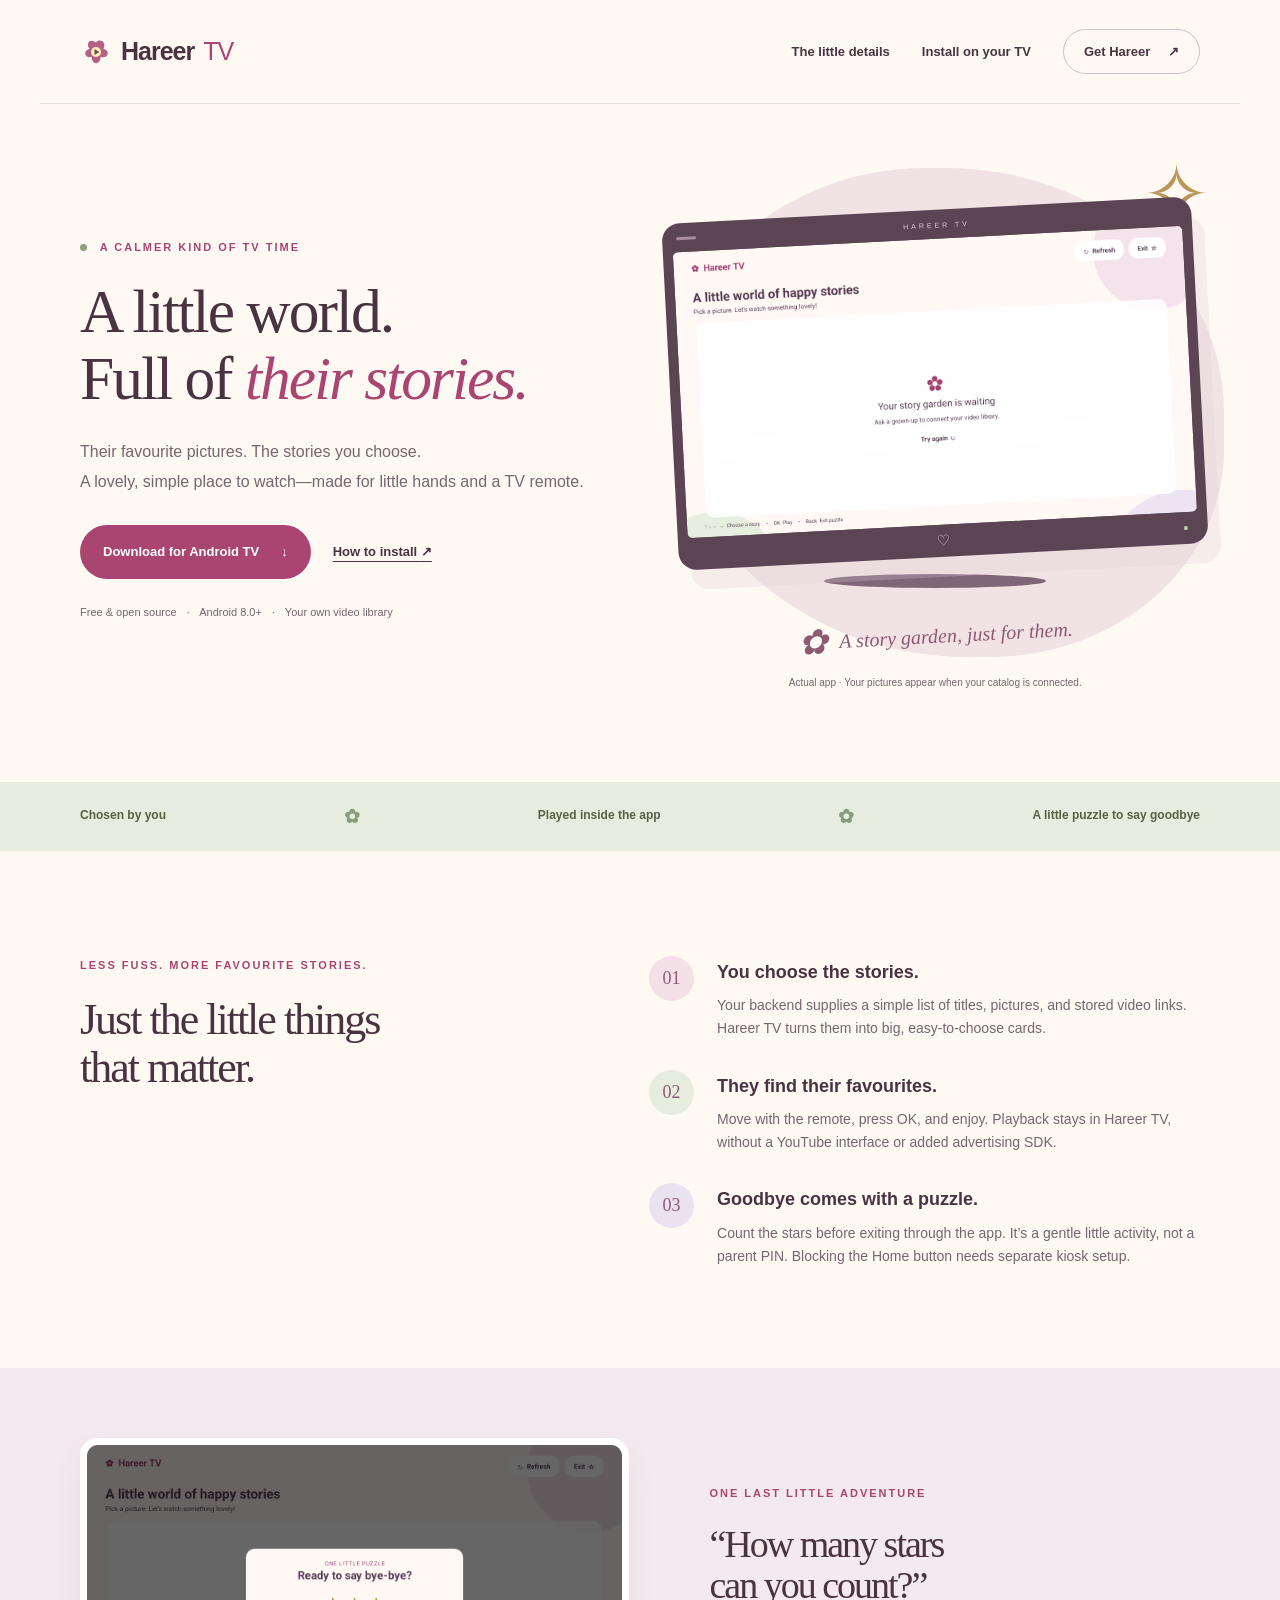
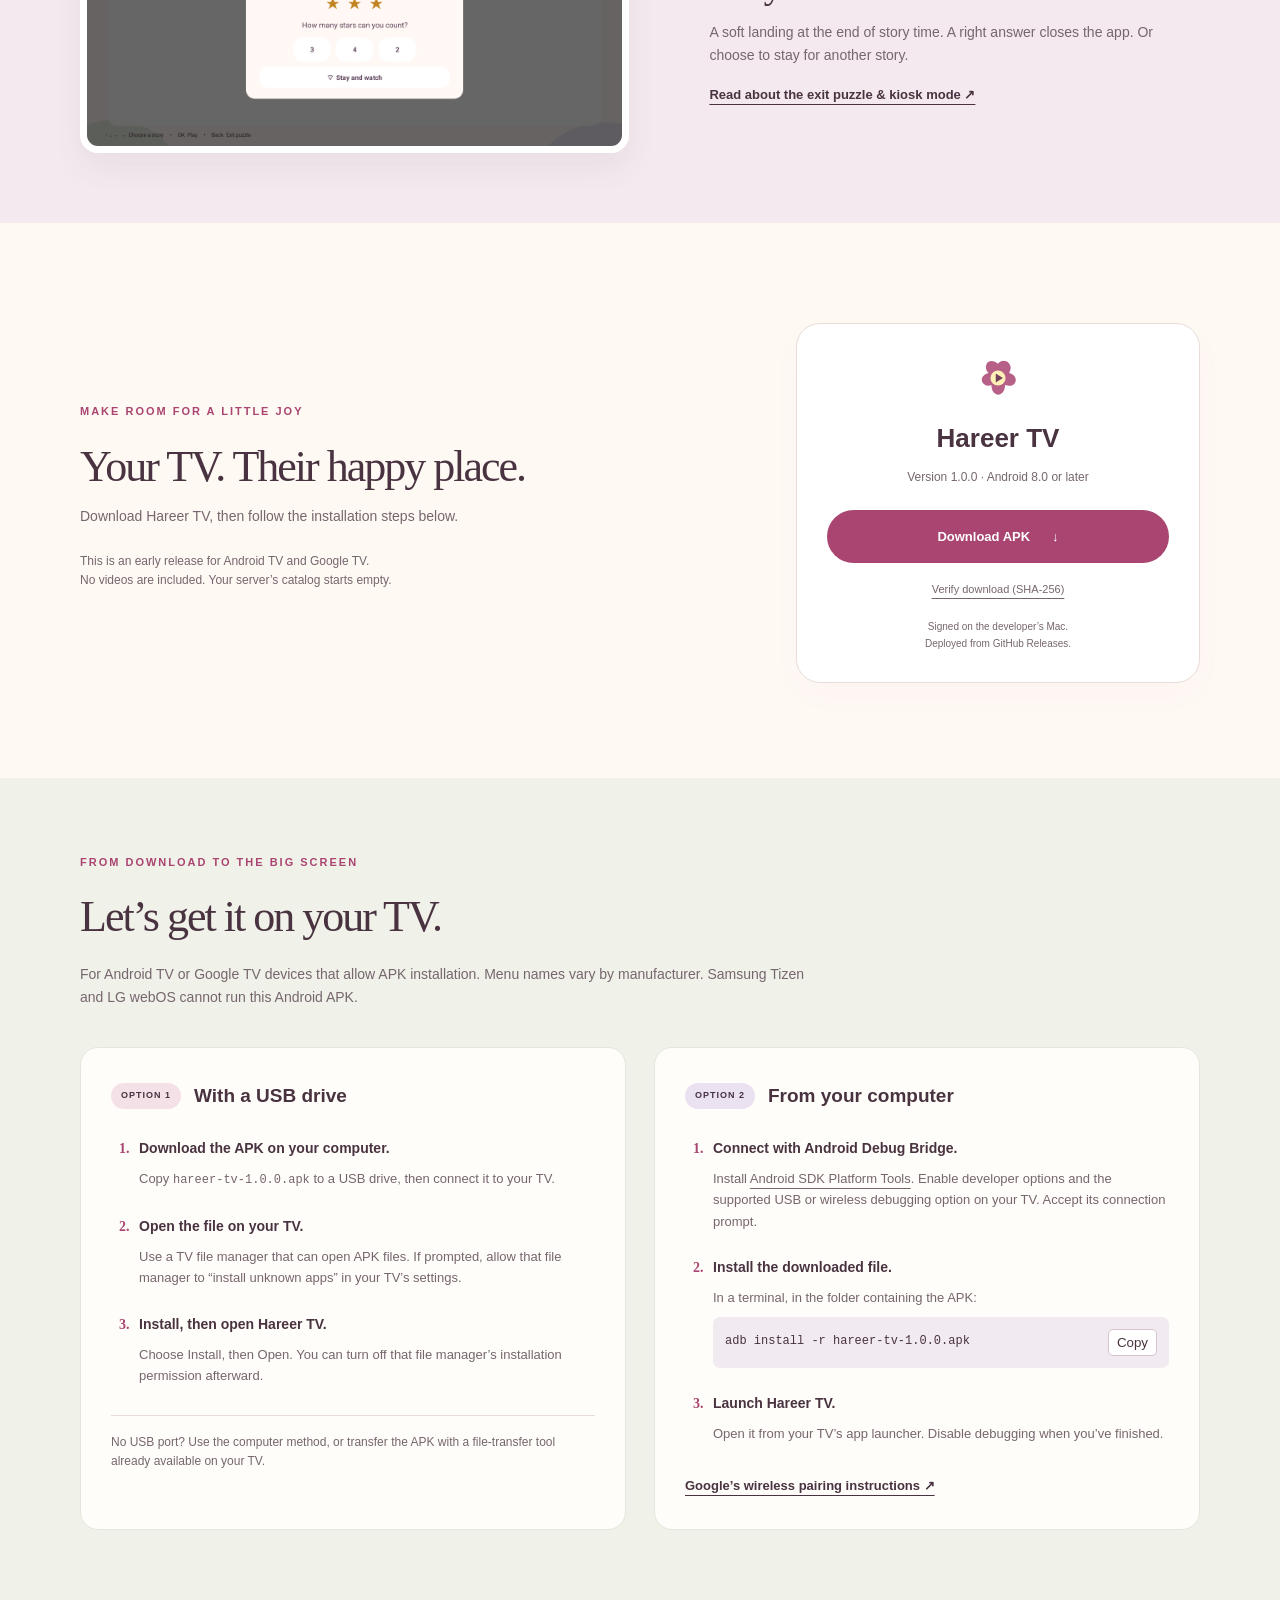
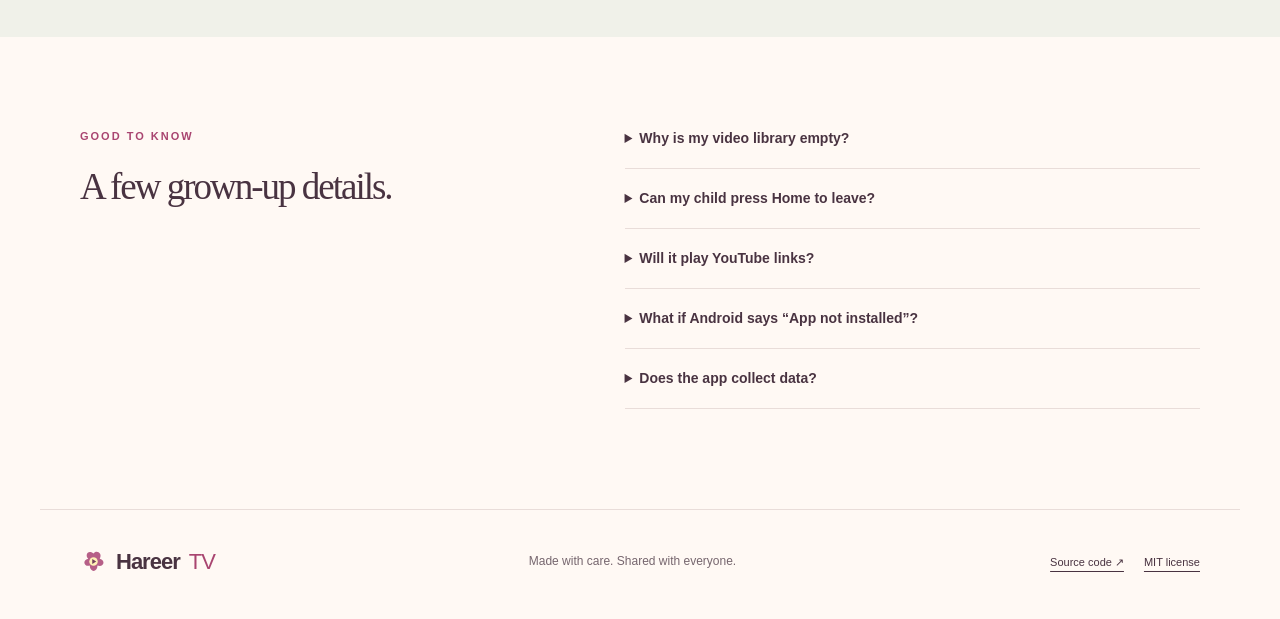
==== site/index.html @ 8816022c "Add Hareer TV download page, SQLite backend, and local APK release workflow" ====
<!doctype html>
<html lang="en">
<head>
<meta charset="utf-8"><meta name="viewport" content="width=device-width,initial-scale=1">
<meta name="theme-color" content="#fff9f4">
<meta name="description" content="Hareer TV is a simple, open-source Android TV app for your family's hand-picked videos. Download the APK and learn how to install it on your TV.">
<title>Hareer TV — A little world of their own</title>
<link rel="icon" href="assets/flower.svg" type="image/svg+xml"><link rel="stylesheet" href="styles.css">
</head>
<body>
<a class="skip" href="#main">Skip to content</a>
<header class="wrap nav"><a href="#" class="brand"><img src="assets/flower.svg" width="32" height="32" alt="">Hareer <span>TV</span></a><nav aria-label="Main"><a href="#how-it-works">The little details</a><a href="#install">Install on your TV</a><a class="nav-download" href="#download">Get Hareer <span aria-hidden="true">↗</span></a></nav></header>
<main id="main">
<section class="hero wrap">
<div class="hero-copy"><p class="eyebrow"><span class="dot"></span> A calmer kind of TV time</p><h1>A little world.<br>Full of <em>their stories.</em></h1><p class="intro">Their favourite pictures. The stories you choose.<br>A lovely, simple place to watch—made for little hands and a TV remote.</p><div class="hero-actions"><a class="button primary" href="#download">Download for Android TV <span aria-hidden="true">↓</span></a><a class="text-link" href="#install">How to install <span aria-hidden="true">↗</span></a></div><p class="small-note">Free & open source <span>·</span> Android 8.0+ <span>·</span> Your own video library</p></div>
<div class="hero-art"><span class="orbit star" aria-hidden="true">✧</span><div class="tv"><div class="tv-top"><span></span><span>HAREER TV</span><span></span></div><img src="assets/home.png" width="1280" height="720" alt="Hareer TV’s pastel home screen, ready for your video library"><div class="tv-bottom"><span>♡</span><i></i></div></div><div class="tv-foot"></div><div class="art-note"><span aria-hidden="true">✿</span> A story garden, just for them.</div><p class="preview-note">Actual app · Your pictures appear when your catalog is connected.</p></div>
</section>
<div class="ribbon"><div class="wrap"><span>Chosen by you</span><span aria-hidden="true">✿</span><span>Played inside the app</span><span aria-hidden="true">✿</span><span>A little puzzle to say goodbye</span></div></div>
<section id="how-it-works" class="wrap details"><div class="section-heading"><p class="eyebrow">Less fuss. More favourite stories.</p><h2>Just the little things<br>that matter.</h2></div><div class="detail-list"><article><span class="number">01</span><div><h3>You choose the stories.</h3><p>Your backend supplies a simple list of titles, pictures, and stored video links. Hareer TV turns them into big, easy-to-choose cards.</p></div></article><article><span class="number mint">02</span><div><h3>They find their favourites.</h3><p>Move with the remote, press OK, and enjoy. Playback stays in Hareer TV, without a YouTube interface or added advertising SDK.</p></div></article><article><span class="number lavender">03</span><div><h3>Goodbye comes with a puzzle.</h3><p>Count the stars before exiting through the app. It’s a gentle little activity, not a parent PIN. Blocking the Home button needs separate kiosk setup.</p></div></article></div></section>
<section class="puzzle-section"><div class="wrap puzzle-grid"><div class="puzzle-picture"><img src="assets/exit-puzzle.png" width="1280" height="720" alt="The app asks how many stars are shown before letting a child exit" loading="lazy"></div><div><p class="eyebrow">One last little adventure</p><h2>“How many stars<br>can you count?”</h2><p>A soft landing at the end of story time. A right answer closes the app. Or choose to stay for another story.</p><a class="text-link" href="https://github.com/MohammaedAlani/hareer-tv/blob/main/docs/KIOSK.md">Read about the exit puzzle & kiosk mode ↗</a></div></div></section>
<section id="download" class="wrap download-section"><div><p class="eyebrow">Make room for a little joy</p><h2>Your TV. Their happy place.</h2><p>Download Hareer TV, then follow the installation steps below.</p><p class="download-note">This is an early release for Android TV and Google TV.<br>No videos are included. Your server’s catalog starts empty.</p></div><div class="download-card"><img src="assets/flower.svg" width="48" height="48" alt=""><h3>Hareer TV</h3><p>Version <span id="version">1.0.0</span> · Android 8.0 or later</p><a id="apk-download" class="button primary" href="/downloads/hareer-tv-1.0.0.apk">Download APK <span aria-hidden="true">↓</span></a><a class="checksum" href="/downloads/SHA256SUMS.txt">Verify download (SHA-256)</a><p class="file-note">Signed on the developer’s Mac.<br>Deployed from GitHub Releases.</p></div></section>
<section id="install" class="installation"><div class="wrap"><p class="eyebrow">From download to the big screen</p><h2>Let’s get it on your TV.</h2><p class="section-intro">For Android TV or Google TV devices that allow APK installation. Menu names vary by manufacturer. Samsung Tizen and LG webOS cannot run this Android APK.</p><div class="install-grid"><div class="install-steps"><h3><span class="pill">OPTION 1</span> With a USB drive</h3><ol><li><strong>Download the APK on your computer.</strong><p>Copy <code>hareer-tv-1.0.0.apk</code> to a USB drive, then connect it to your TV.</p></li><li><strong>Open the file on your TV.</strong><p>Use a TV file manager that can open APK files. If prompted, allow that file manager to “install unknown apps” in your TV’s settings.</p></li><li><strong>Install, then open Hareer TV.</strong><p>Choose Install, then Open. You can turn off that file manager’s installation permission afterward.</p></li></ol><p class="hint">No USB port? Use the computer method, or transfer the APK with a file-transfer tool already available on your TV.</p></div><div class="install-steps"><h3><span class="pill lavender">OPTION 2</span> From your computer</h3><ol><li><strong>Connect with Android Debug Bridge.</strong><p>Install <a href="https://developer.android.com/tools/releases/platform-tools">Android SDK Platform Tools</a>. Enable developer options and the supported USB or wireless debugging option on your TV. Accept its connection prompt.</p></li><li><strong>Install the downloaded file.</strong><p>In a terminal, in the folder containing the APK:</p><div class="code-block"><code id="install-command">adb install -r hareer-tv-1.0.0.apk</code><button type="button" data-copy="install-command" aria-label="Copy APK installation command">Copy</button></div></li><li><strong>Launch Hareer TV.</strong><p>Open it from your TV’s app launcher. Disable debugging when you’ve finished.</p></li></ol><a class="text-link" href="https://developer.android.com/tools/adb#connect-to-a-device-over-wi-fi">Google’s wireless pairing instructions ↗</a></div></div><p id="copy-status" role="status" aria-live="polite"></p></div></section>
<section class="wrap faq"><div><p class="eyebrow">Good to know</p><h2>A few grown-up details.</h2></div><div><details><summary>Why is my video library empty?</summary><p>The app reads <code>https://tv.nawaa.app/videos.json</code>. A grown-up needs to add titles, images, and video URLs to that backend. Videos are not bundled with the app. See the <a href="https://github.com/MohammaedAlani/hareer-tv/blob/main/docs/DEPLOYMENT.md">backend guide</a> to configure your own library.</p></details><details><summary>Can my child press Home to leave?</summary><p>Yes, unless you separately configure Android lock-task (kiosk) mode on a supported device. The puzzle only controls the app’s exit flow. See the <a href="https://github.com/MohammaedAlani/hareer-tv/blob/main/docs/KIOSK.md">kiosk guide</a>.</p></details><details><summary>Will it play YouTube links?</summary><p>No. This version plays stored video files from your server or storage provider. Supply only videos and images you have permission to use.</p></details><details><summary>What if Android says “App not installed”?</summary><p>Check that the device runs Android 8.0 or newer and permits sideloading. If you installed the earlier debug build, its signing key differs from this release: uninstall that test build first, then install this APK. Uninstalling removes local app data; a managed device may need administrator help.</p></details><details><summary>Does the app collect data?</summary><p>Hareer TV has no account system, analytics, or advertising SDK. Your catalog, image, and video servers receive requests when the app is used. This page loads no third-party analytics or fonts; downloading uses GitHub.</p></details></div></section>
</main>
<footer class="wrap"><a class="brand" href="#"><img src="assets/flower.svg" width="27" height="27" alt="">Hareer <span>TV</span></a><p>Made with care. Shared with everyone.</p><div><a href="https://github.com/MohammaedAlani/hareer-tv">Source code ↗</a><a href="https://github.com/MohammaedAlani/hareer-tv/blob/main/LICENSE">MIT license</a></div></footer>
<script src="app.js" defer></script>
</body></html>
---- site/styles.css ----
:root{--cream:#fff9f4;--ink:#493341;--muted:#76666e;--rose:#a94570;--blush:#f4e1e7;--mint:#e7edde;--line:#e9ddd9}*{box-sizing:border-box}html{scroll-behavior:smooth;scroll-padding-top:25px}body{margin:0;background:var(--cream);color:var(--ink);font:16px/1.65 -apple-system,BlinkMacSystemFont,"Segoe UI",sans-serif}a{color:inherit;text-underline-offset:5px}a:hover{color:var(--rose)}button,a{-webkit-tap-highlight-color:transparent}a:focus-visible,button:focus-visible,summary:focus-visible{outline:3px solid var(--rose);outline-offset:6px}img{max-width:100%;height:auto}.wrap{max-width:1200px;margin:auto;padding-left:40px;padding-right:40px}.skip{position:absolute;left:20px;top:-100px;background:white;padding:12px;z-index:9}.skip:focus{top:10px}.nav{display:flex;justify-content:space-between;align-items:center;min-height:104px;border-bottom:1px solid var(--line)}.brand{display:inline-flex;align-items:center;gap:9px;font-size:25px;font-weight:750;text-decoration:none;letter-spacing:-1px}.brand span{font-weight:400;color:var(--rose)}nav{display:flex;gap:32px;align-items:center;font-size:13px;font-weight:600}nav a{text-decoration:none}.nav-download{border:1px solid #d4bec8;border-radius:40px;padding:11px 20px}.nav-download span{margin-left:14px}.hero{display:grid;grid-template-columns:1.03fr 1fr;gap:45px;align-items:center;min-height:640px;padding-top:64px;padding-bottom:80px}.eyebrow{text-transform:uppercase;letter-spacing:2px;font-size:11px;font-weight:750;color:var(--rose);margin:0 0 22px}.dot{display:inline-block;width:7px;height:7px;background:#8da17f;border-radius:50%;margin-right:8px}h1,h2{font-family:Georgia,"Times New Roman",serif;font-weight:400;line-height:1.09;letter-spacing:-2px;margin:0}h1{font-size:clamp(46px,4.8vw,66px)}h1 em{font-weight:400;color:var(--rose)}.intro{color:var(--muted);font-size:16px;line-height:1.9;margin:25px 0 28px}.hero-actions{display:flex;gap:22px;align-items:center;flex-wrap:wrap}.button{display:inline-flex;align-items:center;justify-content:center;gap:22px;padding:16px 23px;border-radius:40px;font-size:13px;font-weight:650;text-decoration:none;transition:transform .15s}.button:hover{transform:translateY(-2px)}.primary{background:var(--rose);color:#fff}.primary:hover{background:#91395e;color:#fff}.text-link{font-size:13px;font-weight:600}.small-note{font-size:11px;color:var(--muted);margin-top:24px}.small-note span{padding:0 7px}.hero-art{position:relative;padding-top:42px}.hero-art:before{content:"";position:absolute;z-index:-1;inset:0 -24px 45px 0;background:#f1e3e5;border-radius:48% 52% 44% 56%}.tv{background:#5b4553;border-radius:18px;padding:10px 10px 0;transform:rotate(-3deg);box-shadow:12px 20px 0 #ddc9d344}.tv-top{display:flex;justify-content:space-between;padding:0 4px 7px;font-size:7px;letter-spacing:3px;color:#e3cfd8;align-items:center}.tv-top span:first-child{height:3px;width:20px;background:#aa8e9d;border-radius:9px}.tv>img{display:block;border-radius:5px}.tv-bottom{height:32px;display:flex;align-items:center;justify-content:center;color:#decbd5;font-size:15px;position:relative}.tv-bottom i{height:4px;width:4px;border-radius:100%;background:#bcd1aa;position:absolute;right:10px}.tv-foot{width:42%;height:14px;background:#806776;border-radius:60%;margin:17px auto 0}.art-note{display:flex;justify-content:center;align-items:center;gap:12px;padding-top:28px;font:italic 20px Georgia,serif;color:#8e5972;transform:rotate(-3deg)}.art-note span{font-size:35px}.preview-note{font-size:10px;text-align:center;color:var(--muted);margin-top:18px}.star{position:absolute;right:-10px;top:-20px;font:80px Georgia;color:#ba9659}.ribbon{background:var(--mint);padding:19px 0;font-size:12px;color:#566047;font-weight:600}.ribbon>div{display:flex;justify-content:space-between;gap:15px;align-items:center}.ribbon span[aria-hidden]{font-size:19px;color:#8c9b7d}.details{display:grid;grid-template-columns:1fr 1.15fr;gap:90px;padding-top:105px;padding-bottom:100px}h2{font-size:44px}.detail-list article{display:flex;gap:23px;margin-bottom:29px}.detail-list article:last-child{margin:0}.number{flex:0 0 45px;height:45px;display:grid;place-items:center;background:var(--blush);border-radius:50%;font:18px Georgia;color:#915876}.mint{background:var(--mint)}.lavender{background:#eae2f1!important}h3{font-size:18px;line-height:1.3;margin:5px 0 10px;font-weight:650}.detail-list p{margin:0;font-size:14px;color:var(--muted)}.puzzle-section{background:#f3e9ee;padding:70px 0}.puzzle-grid{display:grid;grid-template-columns:1.12fr 1fr;gap:80px;align-items:center}.puzzle-picture img{display:block;border:7px solid #fff;border-radius:18px;box-shadow:0 15px 30px #71566c12}.puzzle-grid p:not(.eyebrow){font-size:14px;color:var(--muted)}.puzzle-grid h2{font-size:38px}.download-section{padding-top:100px;padding-bottom:95px;display:grid;grid-template-columns:1.2fr .8fr;gap:110px;align-items:center}.download-section p{color:var(--muted);font-size:14px}.download-section .eyebrow{color:var(--rose);font-size:11px}.download-section .download-note{font-size:12px;margin-top:24px}.download-card{border:1px solid var(--line);border-radius:24px;background:white;padding:30px;text-align:center;box-shadow:0 12px 30px #8c587007}.download-card h3{font-size:26px;margin-top:12px}.download-card p{font-size:12px}.download-card .button{display:flex;margin:22px 0 12px}.checksum{font-size:11px;color:var(--muted)}.download-card .file-note{font-size:10px;margin:16px 0 0;line-height:1.7}.installation{background:#f0f1e9;padding:75px 0}.section-intro{max-width:730px;font-size:14px;color:var(--muted);margin:22px 0 38px}.install-grid{display:grid;grid-template-columns:1fr 1fr;gap:28px}.install-steps{background:#fffdf9;border:1px solid #e5e6dc;border-radius:18px;padding:30px}.install-steps h3{display:flex;gap:13px;align-items:center;font-size:19px}.pill{font-size:9px;letter-spacing:1px;padding:7px 10px;background:var(--blush);border-radius:15px;white-space:nowrap}.install-steps ol{padding-left:22px;margin:28px 0}.install-steps li{padding-left:6px;margin-bottom:24px;font-size:14px}.install-steps li::marker{color:var(--rose);font-family:Georgia;font-weight:bold}.install-steps p{font-size:13px;color:var(--muted);margin:8px 0}.install-steps strong{font-size:14px}.install-steps .hint{font-size:12px;border-top:1px solid var(--line);padding-top:17px}.code-block{display:flex;align-items:center;justify-content:space-between;background:#f1eaf0;border-radius:7px;padding:12px;gap:6px;flex-wrap:wrap}code{font-size:12px;overflow-wrap:anywhere}.code-block button{border:1px solid #d6c4ce;padding:5px 8px;background:white;color:var(--ink);border-radius:5px;cursor:pointer}#copy-status{font-size:12px;min-height:20px;margin-bottom:0}.faq{display:grid;grid-template-columns:1fr 1.2fr;gap:65px;padding-top:90px;padding-bottom:100px}.faq h2{font-size:37px}details{border-bottom:1px solid var(--line);padding:18px 0}details:first-child{padding-top:0}summary{cursor:pointer;font-weight:600;font-size:14px;padding-right:12px}details p{font-size:13px;color:var(--muted);margin:16px 0 0}footer{display:flex;justify-content:space-between;gap:20px;align-items:center;border-top:1px solid var(--line);padding-top:30px;padding-bottom:35px}footer .brand{font-size:22px}footer p{font-size:12px;color:var(--muted)}footer>div{display:flex;gap:20px;font-size:11px}@media(min-width:1500px){.hero{min-height:680px}}@media(max-width:1000px){.hero{gap:30px}.wrap{padding-left:28px;padding-right:28px}.hero-art:before{right:0}.details,.puzzle-grid,.download-section,.faq{gap:42px}.hero-actions{gap:15px}.button{padding:15px 20px;font-size:12px}nav{gap:20px}.hero .intro br{display:none}}@media(max-width:760px){.nav{min-height:80px}.nav nav>a:first-child{display:none}nav{gap:15px;font-size:11px}.nav-download{padding:9px 12px}.brand{font-size:23px}.hero{grid-template-columns:1fr;padding-top:47px;padding-bottom:46px;gap:40px}.hero-copy{max-width:540px}.hero h1{font-size:54px}.hero-art{max-width:520px;width:100%;margin:auto;padding:20px 12px 0}.star{right:5px;top:-20px;font-size:55px}.hero-art:before{inset:0 0 45px}.ribbon>div{gap:12px;justify-content:center;flex-wrap:wrap;font-size:10px}.ribbon span[aria-hidden]{font-size:13px}.details,.puzzle-grid,.download-section,.faq{grid-template-columns:1fr}.details{padding-top:62px;padding-bottom:60px;gap:35px}.section-heading h2 br{display:none}h2{font-size:38px}.puzzle-section{padding:45px 0}.puzzle-grid{gap:30px}.puzzle-picture{order:2}.download-section{padding-top:60px;padding-bottom:60px;gap:30px}.download-card{max-width:420px;width:100%}.installation{padding:55px 0}.install-grid{grid-template-columns:1fr}.install-steps{padding:23px}.faq{padding-top:60px;padding-bottom:60px;gap:32px}footer{flex-wrap:wrap;gap:12px}footer p{order:3;width:100%;margin:0}.eyebrow{margin-bottom:17px}}@media(max-width:390px){.wrap{padding-left:20px;padding-right:20px}.nav nav>a:nth-child(2){display:none}.hero h1{font-size:46px}.hero-actions{align-items:flex-start;flex-direction:column}.ribbon span[aria-hidden]{display:none}.ribbon>div{gap:9px}h2,.faq h2{font-size:34px}.install-steps h3{font-size:16px}}@media(prefers-reduced-motion:reduce){html{scroll-behavior:auto}*,*:before,*:after{transition:none!important}}
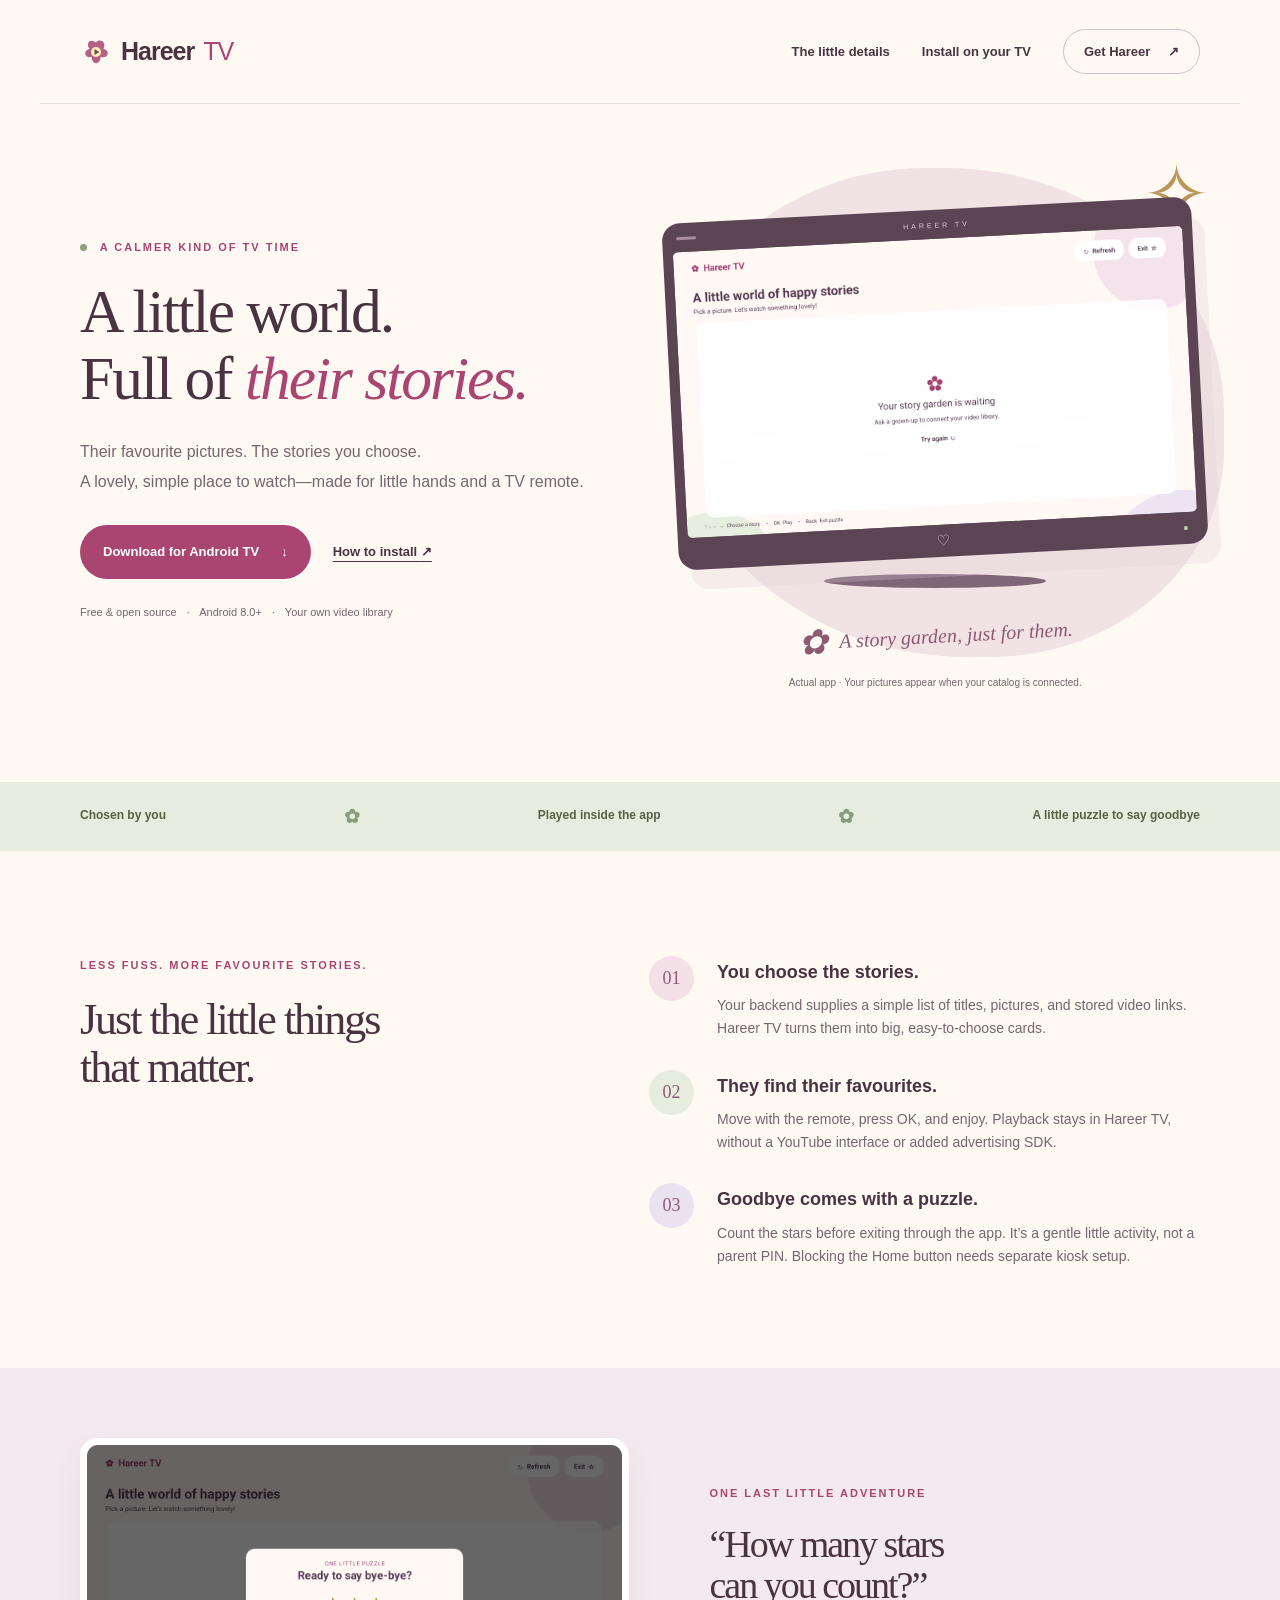
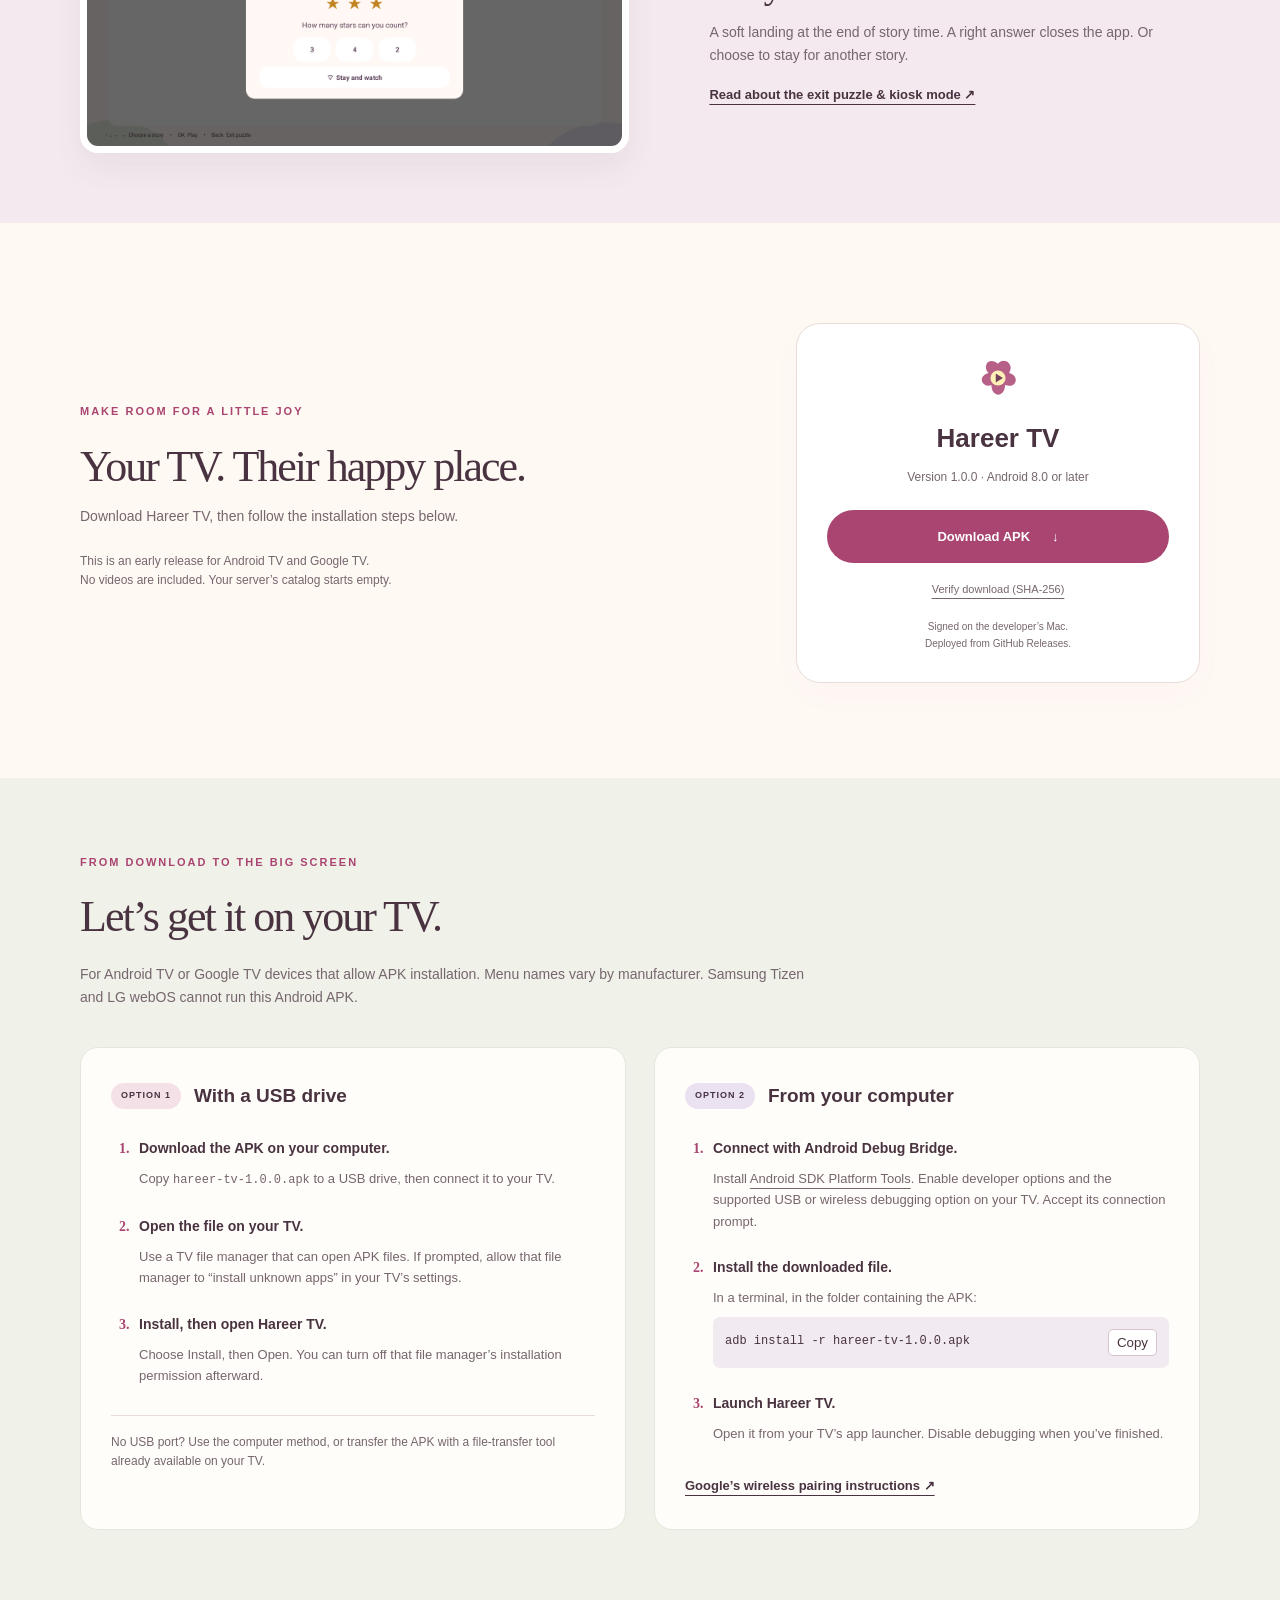
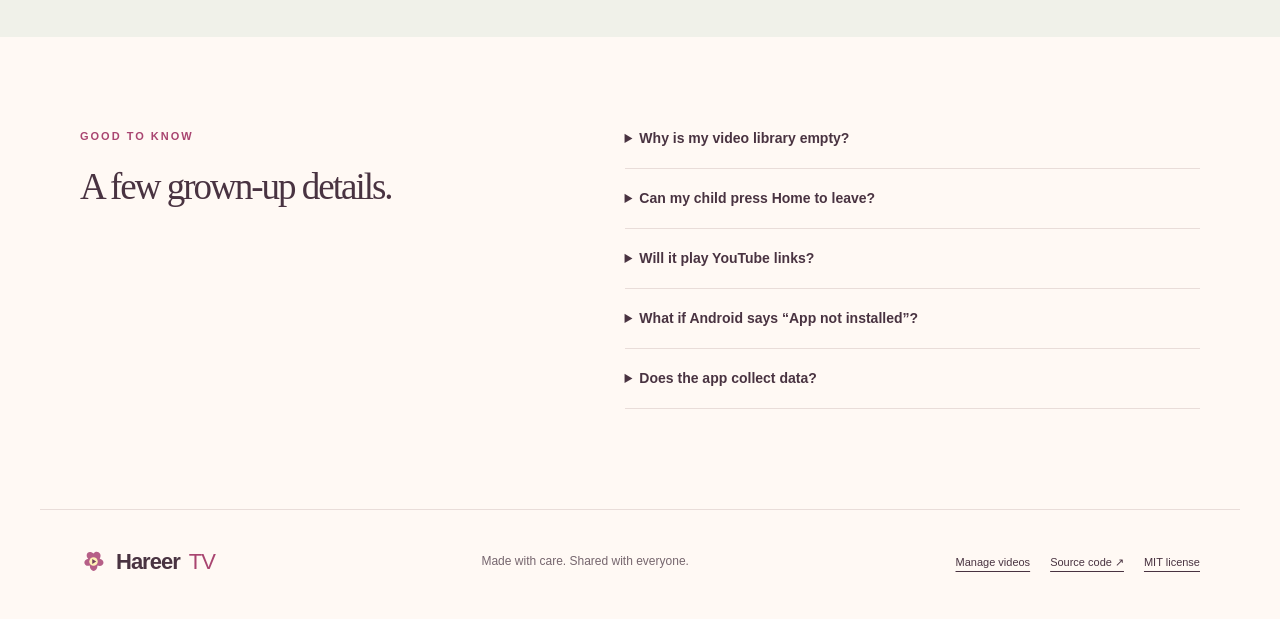
==== commit 0454305a: "Queue YouTube imports sequentially and publish completed S3 videos" ====
--- a/site/index.html
+++ b/site/index.html
@@ -20,8 +20,8 @@
 <section class="puzzle-section"><div class="wrap puzzle-grid"><div class="puzzle-picture"><img src="assets/exit-puzzle.png" width="1280" height="720" alt="The app asks how many stars are shown before letting a child exit" loading="lazy"></div><div><p class="eyebrow">One last little adventure</p><h2>“How many stars<br>can you count?”</h2><p>A soft landing at the end of story time. A right answer closes the app. Or choose to stay for another story.</p><a class="text-link" href="https://github.com/MohammaedAlani/hareer-tv/blob/main/docs/KIOSK.md">Read about the exit puzzle & kiosk mode ↗</a></div></div></section>
 <section id="download" class="wrap download-section"><div><p class="eyebrow">Make room for a little joy</p><h2>Your TV. Their happy place.</h2><p>Download Hareer TV, then follow the installation steps below.</p><p class="download-note">This is an early release for Android TV and Google TV.<br>No videos are included. Your server’s catalog starts empty.</p></div><div class="download-card"><img src="assets/flower.svg" width="48" height="48" alt=""><h3>Hareer TV</h3><p>Version <span id="version">1.0.0</span> · Android 8.0 or later</p><a id="apk-download" class="button primary" href="/downloads/hareer-tv-1.0.0.apk">Download APK <span aria-hidden="true">↓</span></a><a class="checksum" href="/downloads/SHA256SUMS.txt">Verify download (SHA-256)</a><p class="file-note">Signed on the developer’s Mac.<br>Deployed from GitHub Releases.</p></div></section>
 <section id="install" class="installation"><div class="wrap"><p class="eyebrow">From download to the big screen</p><h2>Let’s get it on your TV.</h2><p class="section-intro">For Android TV or Google TV devices that allow APK installation. Menu names vary by manufacturer. Samsung Tizen and LG webOS cannot run this Android APK.</p><div class="install-grid"><div class="install-steps"><h3><span class="pill">OPTION 1</span> With a USB drive</h3><ol><li><strong>Download the APK on your computer.</strong><p>Copy <code>hareer-tv-1.0.0.apk</code> to a USB drive, then connect it to your TV.</p></li><li><strong>Open the file on your TV.</strong><p>Use a TV file manager that can open APK files. If prompted, allow that file manager to “install unknown apps” in your TV’s settings.</p></li><li><strong>Install, then open Hareer TV.</strong><p>Choose Install, then Open. You can turn off that file manager’s installation permission afterward.</p></li></ol><p class="hint">No USB port? Use the computer method, or transfer the APK with a file-transfer tool already available on your TV.</p></div><div class="install-steps"><h3><span class="pill lavender">OPTION 2</span> From your computer</h3><ol><li><strong>Connect with Android Debug Bridge.</strong><p>Install <a href="https://developer.android.com/tools/releases/platform-tools">Android SDK Platform Tools</a>. Enable developer options and the supported USB or wireless debugging option on your TV. Accept its connection prompt.</p></li><li><strong>Install the downloaded file.</strong><p>In a terminal, in the folder containing the APK:</p><div class="code-block"><code id="install-command">adb install -r hareer-tv-1.0.0.apk</code><button type="button" data-copy="install-command" aria-label="Copy APK installation command">Copy</button></div></li><li><strong>Launch Hareer TV.</strong><p>Open it from your TV’s app launcher. Disable debugging when you’ve finished.</p></li></ol><a class="text-link" href="https://developer.android.com/tools/adb#connect-to-a-device-over-wi-fi">Google’s wireless pairing instructions ↗</a></div></div><p id="copy-status" role="status" aria-live="polite"></p></div></section>
-<section class="wrap faq"><div><p class="eyebrow">Good to know</p><h2>A few grown-up details.</h2></div><div><details><summary>Why is my video library empty?</summary><p>The app reads <code>https://tv.nawaa.app/videos.json</code>. A grown-up needs to add titles, images, and video URLs to that backend. Videos are not bundled with the app. See the <a href="https://github.com/MohammaedAlani/hareer-tv/blob/main/docs/DEPLOYMENT.md">backend guide</a> to configure your own library.</p></details><details><summary>Can my child press Home to leave?</summary><p>Yes, unless you separately configure Android lock-task (kiosk) mode on a supported device. The puzzle only controls the app’s exit flow. See the <a href="https://github.com/MohammaedAlani/hareer-tv/blob/main/docs/KIOSK.md">kiosk guide</a>.</p></details><details><summary>Will it play YouTube links?</summary><p>No. This version plays stored video files from your server or storage provider. Supply only videos and images you have permission to use.</p></details><details><summary>What if Android says “App not installed”?</summary><p>Check that the device runs Android 8.0 or newer and permits sideloading. If you installed the earlier debug build, its signing key differs from this release: uninstall that test build first, then install this APK. Uninstalling removes local app data; a managed device may need administrator help.</p></details><details><summary>Does the app collect data?</summary><p>Hareer TV has no account system, analytics, or advertising SDK. Your catalog, image, and video servers receive requests when the app is used. This page loads no third-party analytics or fonts; downloading uses GitHub.</p></details></div></section>
+<section class="wrap faq"><div><p class="eyebrow">Good to know</p><h2>A few grown-up details.</h2></div><div><details><summary>Why is my video library empty?</summary><p>The app reads <code>https://tv.nawaa.app/videos.json</code>. A grown-up needs to add titles, images, and video URLs to that backend. Videos are not bundled with the app. See the <a href="https://github.com/MohammaedAlani/hareer-tv/blob/main/docs/DEPLOYMENT.md">backend guide</a> to configure your own library.</p></details><details><summary>Can my child press Home to leave?</summary><p>Yes, unless you separately configure Android lock-task (kiosk) mode on a supported device. The puzzle only controls the app’s exit flow. See the <a href="https://github.com/MohammaedAlani/hareer-tv/blob/main/docs/KIOSK.md">kiosk guide</a>.</p></details><details><summary>Will it play YouTube links?</summary><p>The TV plays stored files. A grown-up can add permitted YouTube links on the admin page; the backend downloads them one at a time and stores them before they appear on the TV.</p></details><details><summary>What if Android says “App not installed”?</summary><p>Check that the device runs Android 8.0 or newer and permits sideloading. If you installed the earlier debug build, its signing key differs from this release: uninstall that test build first, then install this APK. Uninstalling removes local app data; a managed device may need administrator help.</p></details><details><summary>Does the app collect data?</summary><p>Hareer TV has no account system, analytics, or advertising SDK. Your catalog, image, and video servers receive requests when the app is used. This page loads no third-party analytics or fonts; downloading uses GitHub.</p></details></div></section>
 </main>
-<footer class="wrap"><a class="brand" href="#"><img src="assets/flower.svg" width="27" height="27" alt="">Hareer <span>TV</span></a><p>Made with care. Shared with everyone.</p><div><a href="https://github.com/MohammaedAlani/hareer-tv">Source code ↗</a><a href="https://github.com/MohammaedAlani/hareer-tv/blob/main/LICENSE">MIT license</a></div></footer>
+<footer class="wrap"><a class="brand" href="#"><img src="assets/flower.svg" width="27" height="27" alt="">Hareer <span>TV</span></a><p>Made with care. Shared with everyone.</p><div><a href="/admin">Manage videos</a><a href="https://github.com/MohammaedAlani/hareer-tv">Source code ↗</a><a href="https://github.com/MohammaedAlani/hareer-tv/blob/main/LICENSE">MIT license</a></div></footer>
 <script src="app.js" defer></script>
 </body></html>
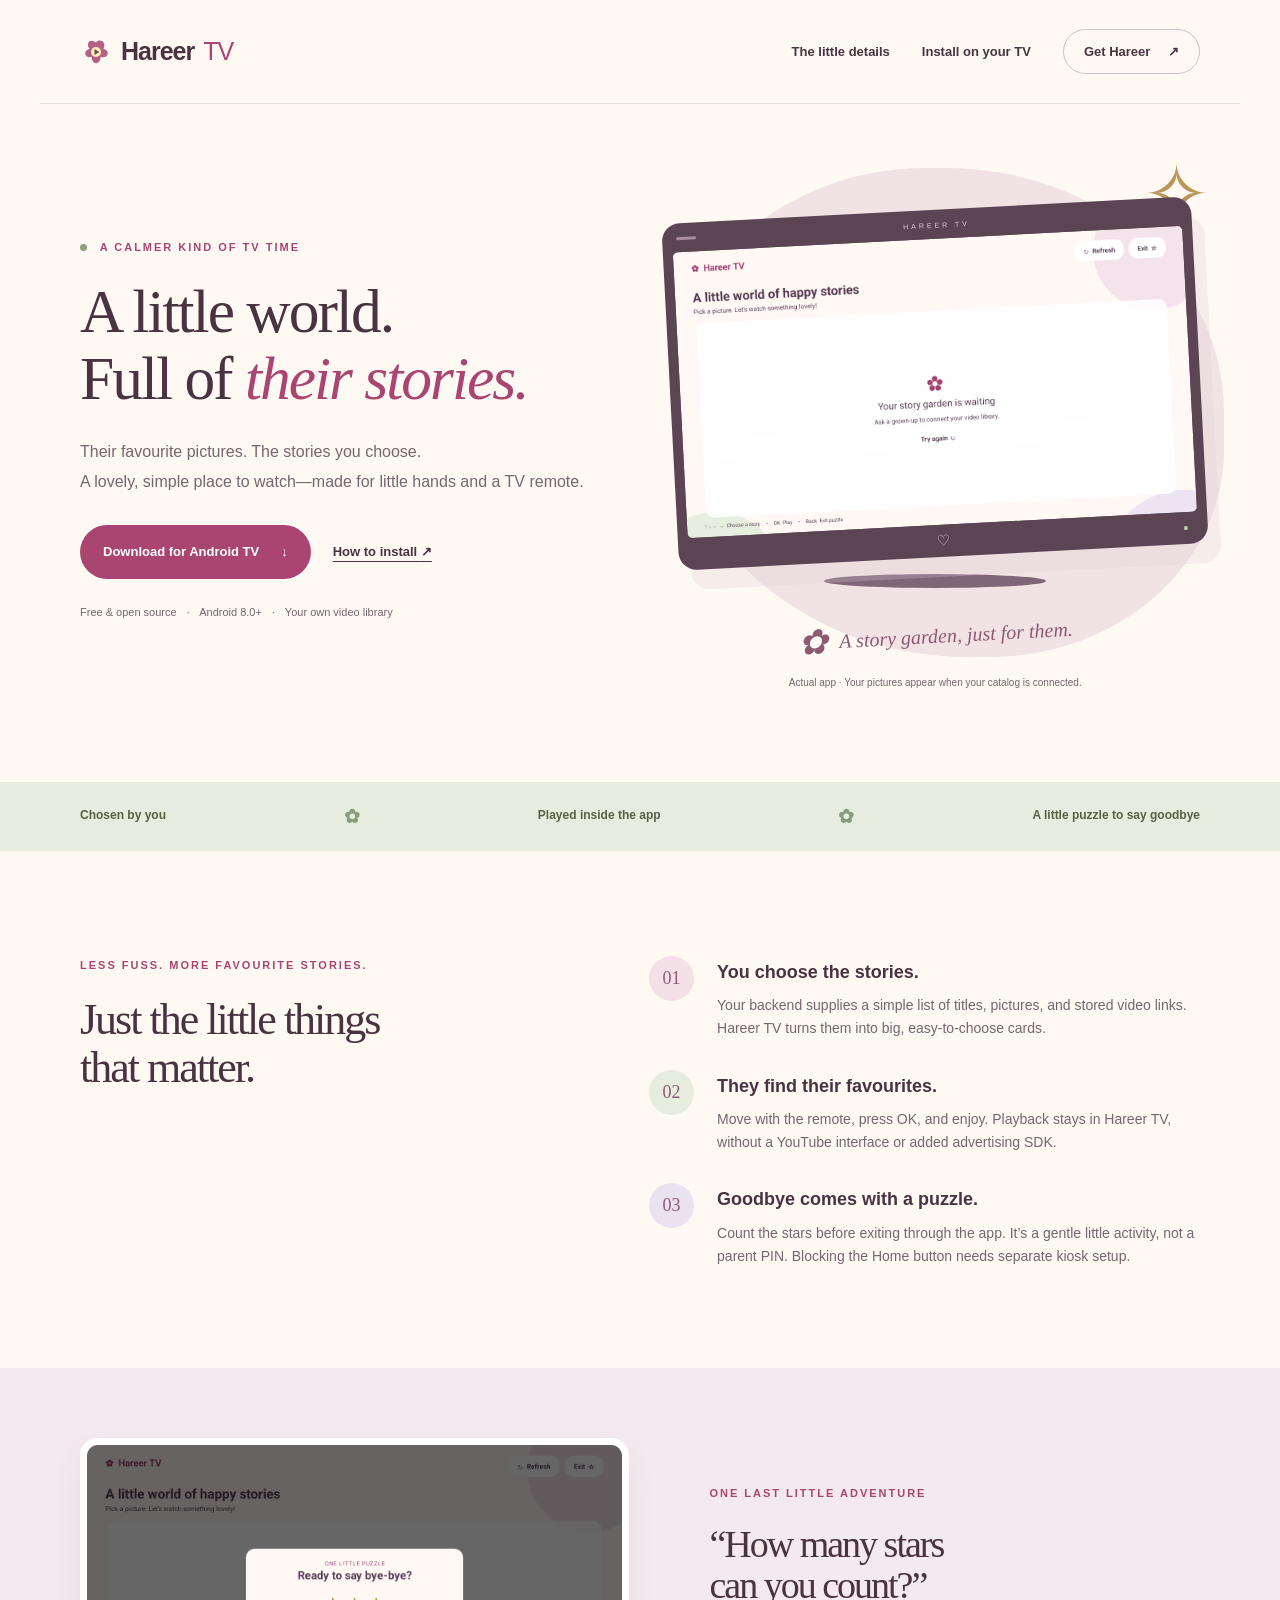
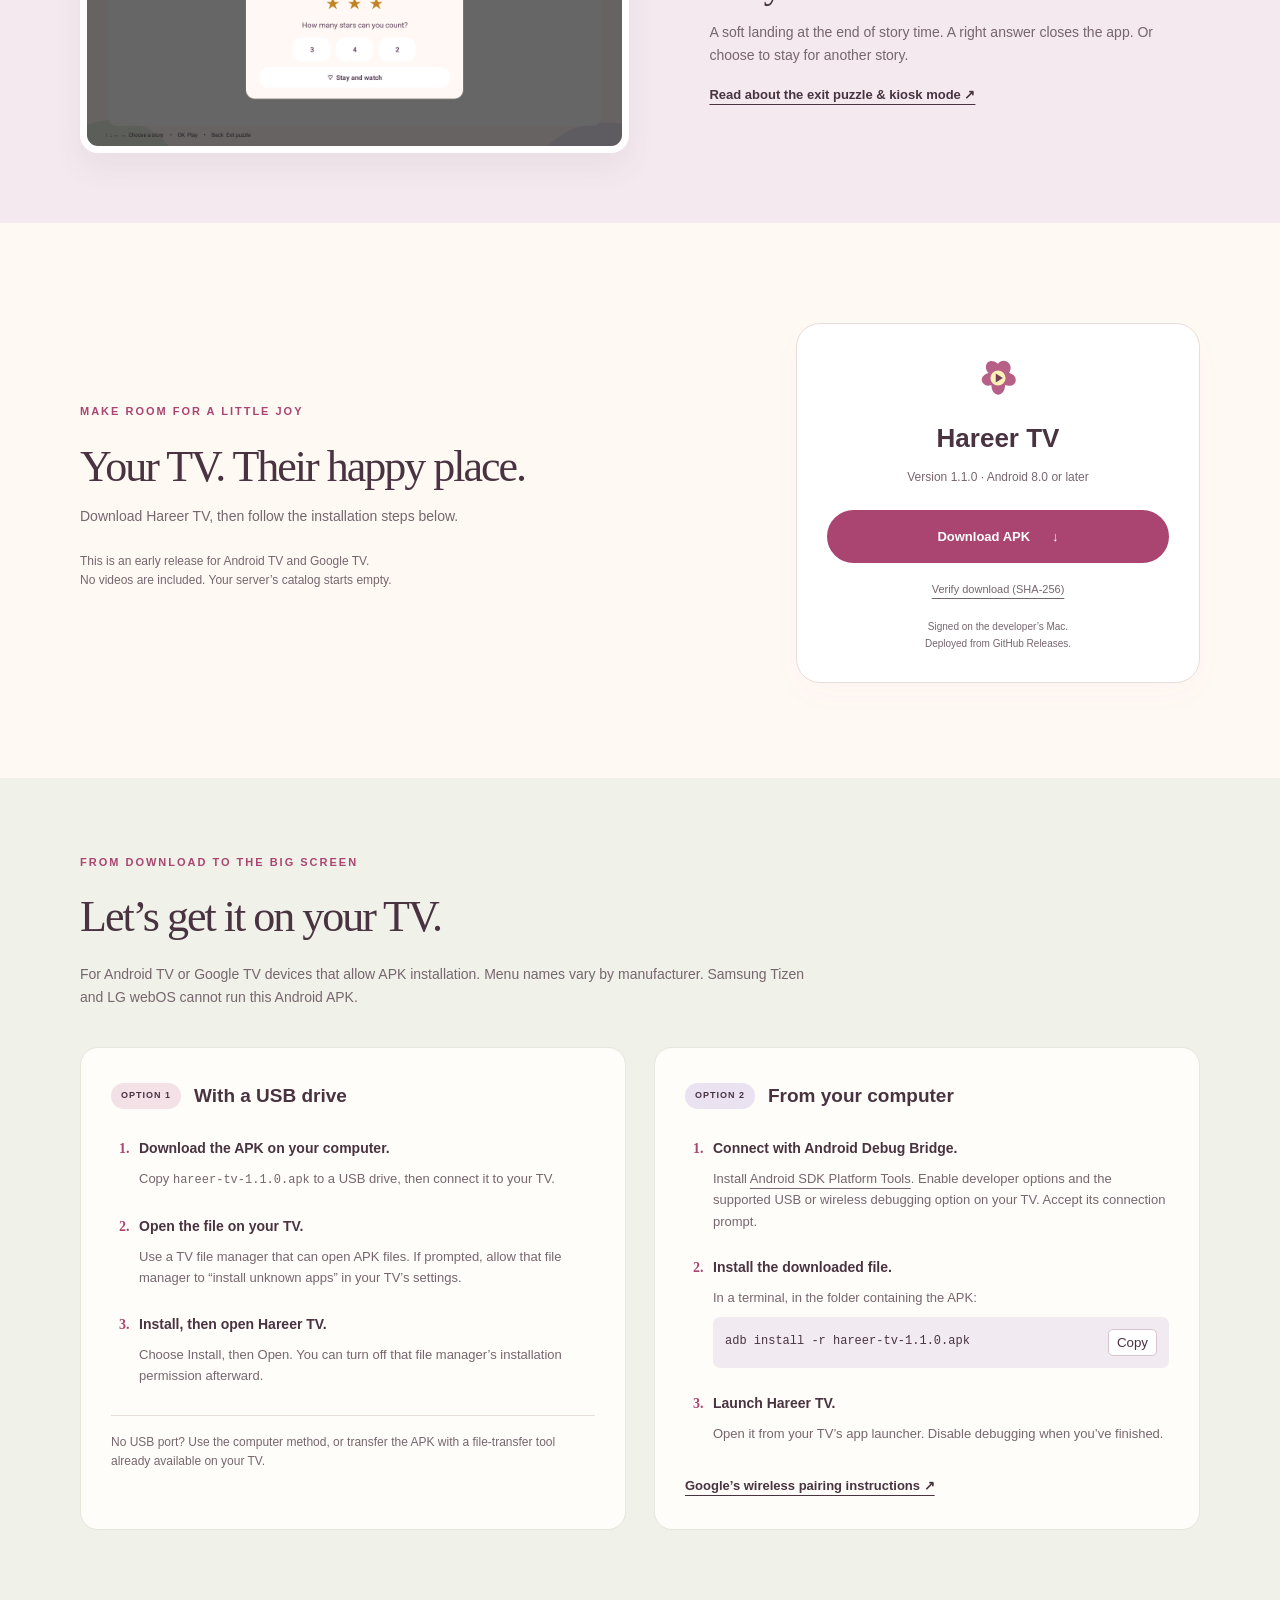
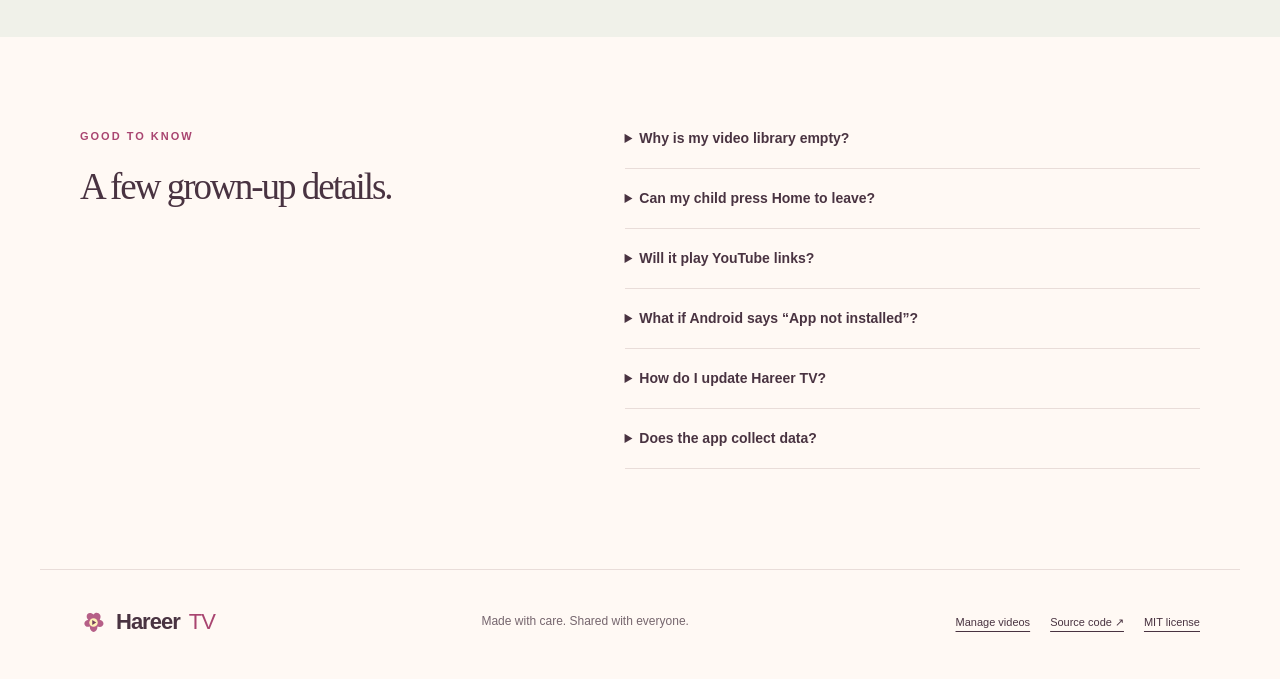
==== commit 0b70804c: "Add parent-approved in-app APK updates and release 1.1.0" ====
--- a/site/index.html
+++ b/site/index.html
@@ -18,9 +18,9 @@
 <div class="ribbon"><div class="wrap"><span>Chosen by you</span><span aria-hidden="true">✿</span><span>Played inside the app</span><span aria-hidden="true">✿</span><span>A little puzzle to say goodbye</span></div></div>
 <section id="how-it-works" class="wrap details"><div class="section-heading"><p class="eyebrow">Less fuss. More favourite stories.</p><h2>Just the little things<br>that matter.</h2></div><div class="detail-list"><article><span class="number">01</span><div><h3>You choose the stories.</h3><p>Your backend supplies a simple list of titles, pictures, and stored video links. Hareer TV turns them into big, easy-to-choose cards.</p></div></article><article><span class="number mint">02</span><div><h3>They find their favourites.</h3><p>Move with the remote, press OK, and enjoy. Playback stays in Hareer TV, without a YouTube interface or added advertising SDK.</p></div></article><article><span class="number lavender">03</span><div><h3>Goodbye comes with a puzzle.</h3><p>Count the stars before exiting through the app. It’s a gentle little activity, not a parent PIN. Blocking the Home button needs separate kiosk setup.</p></div></article></div></section>
 <section class="puzzle-section"><div class="wrap puzzle-grid"><div class="puzzle-picture"><img src="assets/exit-puzzle.png" width="1280" height="720" alt="The app asks how many stars are shown before letting a child exit" loading="lazy"></div><div><p class="eyebrow">One last little adventure</p><h2>“How many stars<br>can you count?”</h2><p>A soft landing at the end of story time. A right answer closes the app. Or choose to stay for another story.</p><a class="text-link" href="https://github.com/MohammaedAlani/hareer-tv/blob/main/docs/KIOSK.md">Read about the exit puzzle & kiosk mode ↗</a></div></div></section>
-<section id="download" class="wrap download-section"><div><p class="eyebrow">Make room for a little joy</p><h2>Your TV. Their happy place.</h2><p>Download Hareer TV, then follow the installation steps below.</p><p class="download-note">This is an early release for Android TV and Google TV.<br>No videos are included. Your server’s catalog starts empty.</p></div><div class="download-card"><img src="assets/flower.svg" width="48" height="48" alt=""><h3>Hareer TV</h3><p>Version <span id="version">1.0.0</span> · Android 8.0 or later</p><a id="apk-download" class="button primary" href="/downloads/hareer-tv-1.0.0.apk">Download APK <span aria-hidden="true">↓</span></a><a class="checksum" href="/downloads/SHA256SUMS.txt">Verify download (SHA-256)</a><p class="file-note">Signed on the developer’s Mac.<br>Deployed from GitHub Releases.</p></div></section>
-<section id="install" class="installation"><div class="wrap"><p class="eyebrow">From download to the big screen</p><h2>Let’s get it on your TV.</h2><p class="section-intro">For Android TV or Google TV devices that allow APK installation. Menu names vary by manufacturer. Samsung Tizen and LG webOS cannot run this Android APK.</p><div class="install-grid"><div class="install-steps"><h3><span class="pill">OPTION 1</span> With a USB drive</h3><ol><li><strong>Download the APK on your computer.</strong><p>Copy <code>hareer-tv-1.0.0.apk</code> to a USB drive, then connect it to your TV.</p></li><li><strong>Open the file on your TV.</strong><p>Use a TV file manager that can open APK files. If prompted, allow that file manager to “install unknown apps” in your TV’s settings.</p></li><li><strong>Install, then open Hareer TV.</strong><p>Choose Install, then Open. You can turn off that file manager’s installation permission afterward.</p></li></ol><p class="hint">No USB port? Use the computer method, or transfer the APK with a file-transfer tool already available on your TV.</p></div><div class="install-steps"><h3><span class="pill lavender">OPTION 2</span> From your computer</h3><ol><li><strong>Connect with Android Debug Bridge.</strong><p>Install <a href="https://developer.android.com/tools/releases/platform-tools">Android SDK Platform Tools</a>. Enable developer options and the supported USB or wireless debugging option on your TV. Accept its connection prompt.</p></li><li><strong>Install the downloaded file.</strong><p>In a terminal, in the folder containing the APK:</p><div class="code-block"><code id="install-command">adb install -r hareer-tv-1.0.0.apk</code><button type="button" data-copy="install-command" aria-label="Copy APK installation command">Copy</button></div></li><li><strong>Launch Hareer TV.</strong><p>Open it from your TV’s app launcher. Disable debugging when you’ve finished.</p></li></ol><a class="text-link" href="https://developer.android.com/tools/adb#connect-to-a-device-over-wi-fi">Google’s wireless pairing instructions ↗</a></div></div><p id="copy-status" role="status" aria-live="polite"></p></div></section>
-<section class="wrap faq"><div><p class="eyebrow">Good to know</p><h2>A few grown-up details.</h2></div><div><details><summary>Why is my video library empty?</summary><p>The app reads <code>https://tv.nawaa.app/videos.json</code>. A grown-up needs to add titles, images, and video URLs to that backend. Videos are not bundled with the app. See the <a href="https://github.com/MohammaedAlani/hareer-tv/blob/main/docs/DEPLOYMENT.md">backend guide</a> to configure your own library.</p></details><details><summary>Can my child press Home to leave?</summary><p>Yes, unless you separately configure Android lock-task (kiosk) mode on a supported device. The puzzle only controls the app’s exit flow. See the <a href="https://github.com/MohammaedAlani/hareer-tv/blob/main/docs/KIOSK.md">kiosk guide</a>.</p></details><details><summary>Will it play YouTube links?</summary><p>The TV plays stored files. A grown-up can add permitted YouTube links on the admin page; the backend downloads them one at a time and stores them before they appear on the TV.</p></details><details><summary>What if Android says “App not installed”?</summary><p>Check that the device runs Android 8.0 or newer and permits sideloading. If you installed the earlier debug build, its signing key differs from this release: uninstall that test build first, then install this APK. Uninstalling removes local app data; a managed device may need administrator help.</p></details><details><summary>Does the app collect data?</summary><p>Hareer TV has no account system, analytics, or advertising SDK. Your catalog, image, and video servers receive requests when the app is used. This page loads no third-party analytics or fonts; downloading uses GitHub.</p></details></div></section>
+<section id="download" class="wrap download-section"><div><p class="eyebrow">Make room for a little joy</p><h2>Your TV. Their happy place.</h2><p>Download Hareer TV, then follow the installation steps below.</p><p class="download-note">This is an early release for Android TV and Google TV.<br>No videos are included. Your server’s catalog starts empty.</p></div><div class="download-card"><img src="assets/flower.svg" width="48" height="48" alt=""><h3>Hareer TV</h3><p>Version <span id="version">1.1.0</span> · Android 8.0 or later</p><a id="apk-download" class="button primary" href="/downloads/hareer-tv-1.1.0.apk">Download APK <span aria-hidden="true">↓</span></a><a class="checksum" href="/downloads/SHA256SUMS.txt">Verify download (SHA-256)</a><p class="file-note">Signed on the developer’s Mac.<br>Deployed from GitHub Releases.</p></div></section>
+<section id="install" class="installation"><div class="wrap"><p class="eyebrow">From download to the big screen</p><h2>Let’s get it on your TV.</h2><p class="section-intro">For Android TV or Google TV devices that allow APK installation. Menu names vary by manufacturer. Samsung Tizen and LG webOS cannot run this Android APK.</p><div class="install-grid"><div class="install-steps"><h3><span class="pill">OPTION 1</span> With a USB drive</h3><ol><li><strong>Download the APK on your computer.</strong><p>Copy <code>hareer-tv-1.1.0.apk</code> to a USB drive, then connect it to your TV.</p></li><li><strong>Open the file on your TV.</strong><p>Use a TV file manager that can open APK files. If prompted, allow that file manager to “install unknown apps” in your TV’s settings.</p></li><li><strong>Install, then open Hareer TV.</strong><p>Choose Install, then Open. You can turn off that file manager’s installation permission afterward.</p></li></ol><p class="hint">No USB port? Use the computer method, or transfer the APK with a file-transfer tool already available on your TV.</p></div><div class="install-steps"><h3><span class="pill lavender">OPTION 2</span> From your computer</h3><ol><li><strong>Connect with Android Debug Bridge.</strong><p>Install <a href="https://developer.android.com/tools/releases/platform-tools">Android SDK Platform Tools</a>. Enable developer options and the supported USB or wireless debugging option on your TV. Accept its connection prompt.</p></li><li><strong>Install the downloaded file.</strong><p>In a terminal, in the folder containing the APK:</p><div class="code-block"><code id="install-command">adb install -r hareer-tv-1.1.0.apk</code><button type="button" data-copy="install-command" aria-label="Copy APK installation command">Copy</button></div></li><li><strong>Launch Hareer TV.</strong><p>Open it from your TV’s app launcher. Disable debugging when you’ve finished.</p></li></ol><a class="text-link" href="https://developer.android.com/tools/adb#connect-to-a-device-over-wi-fi">Google’s wireless pairing instructions ↗</a></div></div><p id="copy-status" role="status" aria-live="polite"></p></div></section>
+<section class="wrap faq"><div><p class="eyebrow">Good to know</p><h2>A few grown-up details.</h2></div><div><details><summary>Why is my video library empty?</summary><p>The app reads <code>https://tv.nawaa.app/videos.json</code>. A grown-up needs to add titles, images, and video URLs to that backend. Videos are not bundled with the app. See the <a href="https://github.com/MohammaedAlani/hareer-tv/blob/main/docs/DEPLOYMENT.md">backend guide</a> to configure your own library.</p></details><details><summary>Can my child press Home to leave?</summary><p>Yes, unless you separately configure Android lock-task (kiosk) mode on a supported device. The puzzle only controls the app’s exit flow. See the <a href="https://github.com/MohammaedAlani/hareer-tv/blob/main/docs/KIOSK.md">kiosk guide</a>.</p></details><details><summary>Will it play YouTube links?</summary><p>The TV plays stored files. A grown-up can add permitted YouTube links on the admin page; the backend downloads them one at a time and stores them before they appear on the TV.</p></details><details><summary>What if Android says “App not installed”?</summary><p>Check that the device runs Android 8.0 or newer and permits sideloading. If you installed the earlier debug build, its signing key differs from this release: uninstall that test build first, then install this APK. Uninstalling removes local app data; a managed device may need administrator help.</p></details><details><summary>How do I update Hareer TV?</summary><p>From version 1.1.0, choose Update in the TV app, solve the puzzle, and approve the download. Allow Hareer TV to install apps if Android asks, then confirm installation. Older versions need one manual APK installation first.</p></details><details><summary>Does the app collect data?</summary><p>Hareer TV has no account system, analytics, or advertising SDK. Your catalog, image, and video servers receive requests when the app is used. This page loads no third-party analytics or fonts; downloading uses GitHub.</p></details></div></section>
 </main>
 <footer class="wrap"><a class="brand" href="#"><img src="assets/flower.svg" width="27" height="27" alt="">Hareer <span>TV</span></a><p>Made with care. Shared with everyone.</p><div><a href="/admin">Manage videos</a><a href="https://github.com/MohammaedAlani/hareer-tv">Source code ↗</a><a href="https://github.com/MohammaedAlani/hareer-tv/blob/main/LICENSE">MIT license</a></div></footer>
 <script src="app.js" defer></script>
